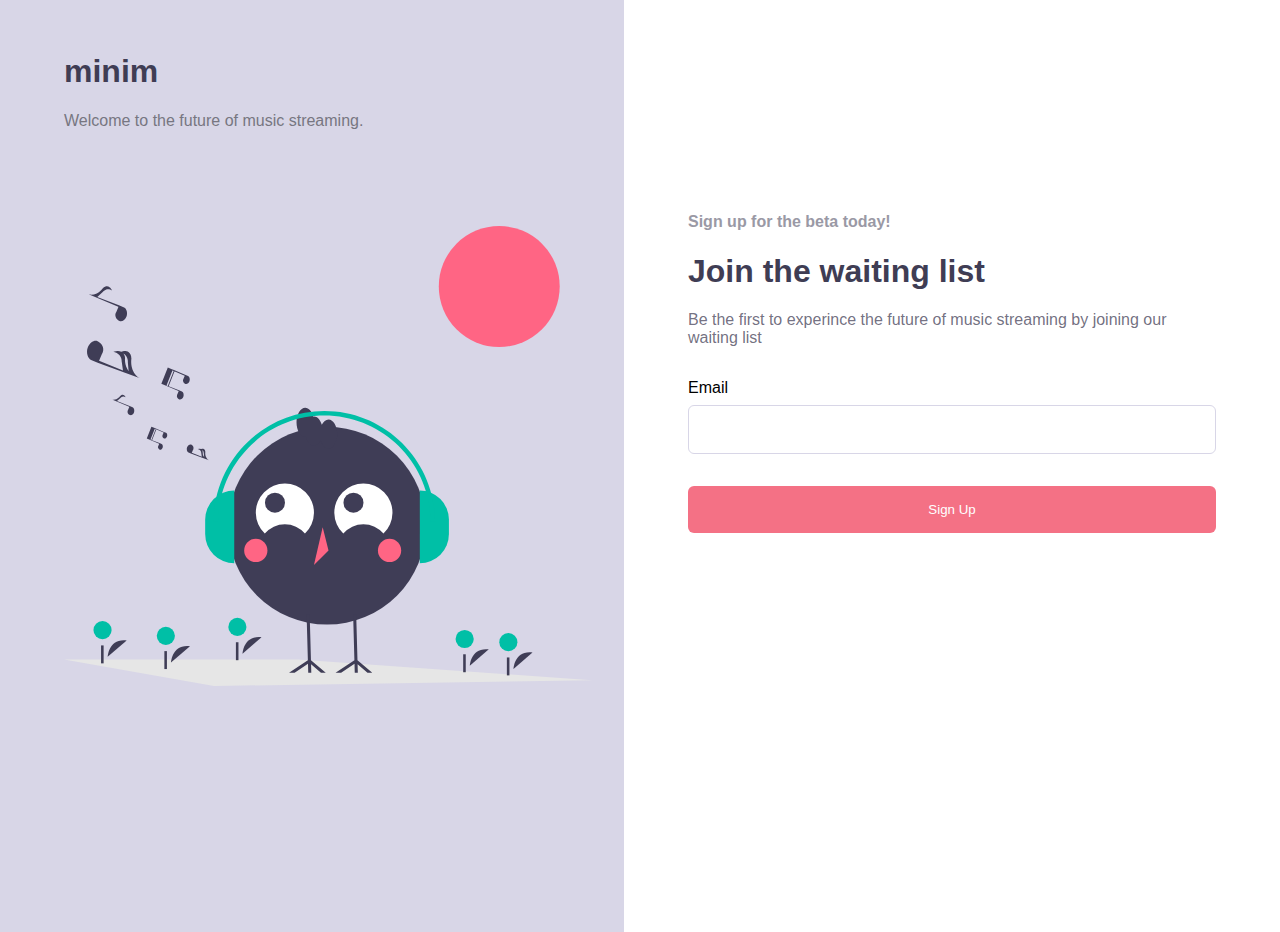
==== Landing Pages/minim/index.html @ d9a51e57 "First mini project added" ====
<!DOCTYPE html>
<html>

<head>
    <meta charset="utf-8">
    <meta http-equiv="X-UA-Compatible" content="IE=edge">
    <title>minim</title>
    <meta name="description" content="">
    <meta name="viewport" content="width=device-width, initial-scale=1">
    <link rel="stylesheet" href="public/main.css">
    <link rel="preconnect" href="https://fonts.googleapis.com">
    <link rel="preconnect" href="https://fonts.gstatic.com" crossorigin>
    <link href="https://fonts.googleapis.com/css2?family=Rubik:wght@300&display=swap" rel="stylesheet">
</head>

<body>
    <div class="page-container">
        <div class="container">
            <!-- <div class="left"> -->
                <div class="left-side-container">
                    <div class="title-header">
                        <div class="title">
                            <h1>minim</h1>
                        </div>
                        <div class="subtext">
                            <p>Welcome to the future of music streaming.</p>
                        </div>
                    </div>
                    <div class="image-container">
                        <div class="image">
                            <img src="./public/bird.svg">
                        </div>
                    </div>
                </div>
            <!-- </div> -->
            <div class="right-side-container">
                <div class="signup-container">
                    <div class="signup-header">
                        <div class="signup-subtext">
                            <h4>Sign up for the beta today!</h>
                        </div>
                        <div class="signup-main-text">
                            <div class="signup-title">
                            <h1>Join the waiting list</h1>
                            </div>
                            <div class="signup-text">
                                <p>Be the first to experince the future of music streaming by joining our waiting list</p>
                            </div>
                        </div>
                    </div>
                    <div class="signup-input">
                        <label for="email">Email</label>
                        <input type="email">
                    </div>
                    <div class="signup-button">
                     <button>Sign Up</button>
                    </div>
                </div>
            </div>
        </div>
    </div>
</body>

</html>
---- Landing Pages/minim/public/main.css ----
html,
body {
	font-family: "Rubix", sans-serif;
	height: 100vh;
	margin: 0;
}

input {
	border-radius: 6px;
	padding: 1rem;
	margin-top: 0.5rem;
	border: 1px solid rgb(216, 214, 231);
}
label {
	padding-top: 1rem;
}



.title {
	color: rgb(63, 61, 84);
}

.container {
	display: flex;
	position:relative;
}

.left-side-container {
	width: 50%;
	background-color: rgb(216, 214, 231);

	padding-top: 2rem;
	padding-left: 4rem;
	padding-right: 2rem;
	position: relative;
	margin: 0;
	min-height: 100vh;
}

.right-side-container {
	width: 50%;
	height: 100%;
	padding-top: 2rem;
	padding-left: 4rem;
	padding-right: 4rem;
}



.image-container {
	width: 100%;
	padding-top: 5rem;
}

.subtext {
	color: rgb(119, 118, 129);
}

.image img {
	height: 50%;
	width: 100%;
}

#right {
	justify-content: end;
	display: flex;
}

.signup-header {
	padding-top: 10rem;
}

.signup-subtext {
	color: rgb(154, 153, 165);
}

.signup-main-text {
	color: rgb(63, 61, 84);
}

.signup-text {
	color: rgba(63, 61, 84, 0.745);
}

.signup-input {
	display: flex;
	flex-direction: column;
}

.signup-button {
	padding-top: 2rem;
}

.signup-button button {
	width: 100%;
	padding: 1rem;
	background-color: rgb(244, 113, 133);
	border: 0px;
	border-radius: 6px;
	color: white;
}






@media (max-width: 767.98px) {

	body {
		padding: 0;
		margin: 0;
	
	}

	h1 {
		margin: 0;
	}

	.container {
		display: block;
		height: auto;
	}
	.left-side-container {
		width: 100%;
		padding: 0;
		padding-top: 1rem;
		height: 70vh;
		position: relative;
		margin: 0;
		min-height: 70vh;
	}

	.right-side-container {
		width: 100%;
		padding: 0rem;
		padding-top: 1rem;
		padding-bottom: 1rem;

	}
	.title-header {
		padding-left: 2rem;
		display: inline-block;
		padding-top: 1rem;
	}


	.image-container {
		padding: 0;
		padding-bottom: 1rem;
	}

	.signup-container {
		padding-left: 2rem;
		padding-right: 2rem;
	}

	.signup-header {
		padding-top: 0;
	}

	.signup-subtext {
		color: rgb(154, 153, 165);
	}

	.signup-main-text {
		color: rgb(63, 61, 84);
	}

	.image-container {
		padding-top: 3rem;
	}

	.signup-input {
		display: flex;
		flex-direction: column;
		padding-top: 1rem;
		width: 100%;
	}

	.signup-button button {
		width: 100%;
		padding: 1rem;
	}

	.signup-button {
		padding-bottom: 1rem;
	}


}

@media only screen and (max-width: 667px) {

	.left-side-container {
	
		position: relative;
		margin: 0;
		height: 100%;
	}	

	.image img {
		height: 300px;
	}
	
	.image-container {
		padding-top: 1rem;
	}

}

@media only screen and (max-width: 375px) {
	

	.page-container {
		height: 100vh;
	}

	.left-side-container {
	
		position: relative;
		margin: 0;
		height: 80vh;
}	

	.title-header {
		padding-top: 1rem;
		padding-left: 1.5rem;
		
	}




}
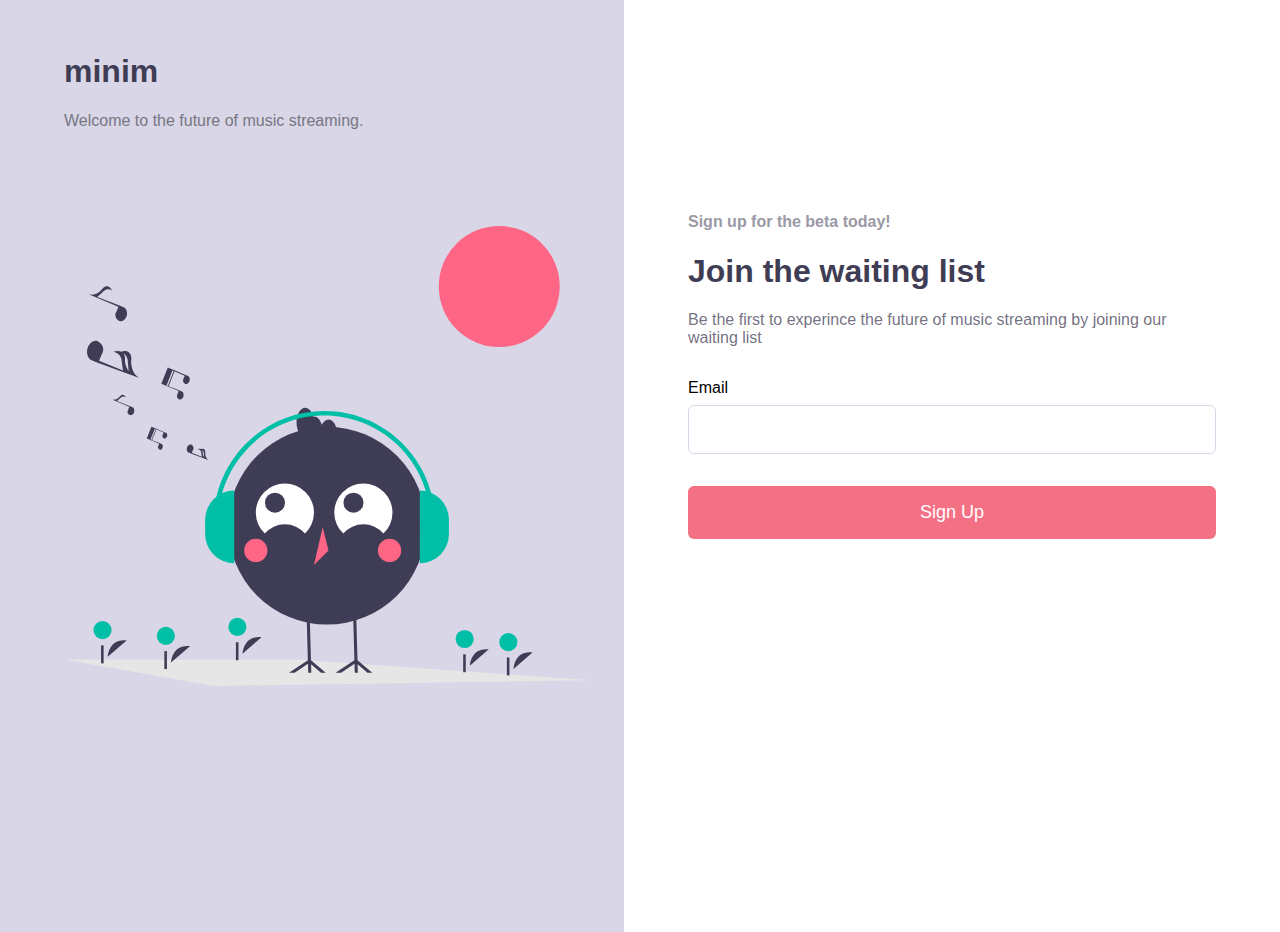
==== commit 5b9ffa75: "added guitar tutoring" ====
--- a/Landing Pages/minim/index.html
+++ b/Landing Pages/minim/index.html
@@ -17,21 +17,21 @@
     <div class="page-container">
         <div class="container">
             <!-- <div class="left"> -->
-                <div class="left-side-container">
-                    <div class="title-header">
-                        <div class="title">
-                            <h1>minim</h1>
-                        </div>
-                        <div class="subtext">
-                            <p>Welcome to the future of music streaming.</p>
-                        </div>
+            <div class="left-side-container">
+                <div class="title-header">
+                    <div class="title">
+                        <h1>minim</h1>
                     </div>
-                    <div class="image-container">
-                        <div class="image">
-                            <img src="./public/bird.svg">
-                        </div>
+                    <div class="subtext">
+                        <p>Welcome to the future of music streaming.</p>
                     </div>
                 </div>
+                <div class="image-container">
+                    <div class="image">
+                        <img src="./public/bird.svg">
+                    </div>
+                </div>
+            </div>
             <!-- </div> -->
             <div class="right-side-container">
                 <div class="signup-container">
@@ -41,10 +41,11 @@
                         </div>
                         <div class="signup-main-text">
                             <div class="signup-title">
-                            <h1>Join the waiting list</h1>
+                                <h1>Join the waiting list</h1>
                             </div>
                             <div class="signup-text">
-                                <p>Be the first to experince the future of music streaming by joining our waiting list</p>
+                                <p>Be the first to experince the future of music streaming by joining our waiting list
+                                </p>
                             </div>
                         </div>
                     </div>
@@ -53,7 +54,7 @@
                         <input type="email">
                     </div>
                     <div class="signup-button">
-                     <button>Sign Up</button>
+                        <button>Sign Up</button>
                     </div>
                 </div>
             </div>
--- a/Landing Pages/minim/public/main.css
+++ b/Landing Pages/minim/public/main.css
@@ -15,15 +15,13 @@
 	padding-top: 1rem;
 }
 
-
-
 .title {
 	color: rgb(63, 61, 84);
 }
 
 .container {
 	display: flex;
-	position:relative;
+	position: relative;
 }
 
 .left-side-container {
@@ -46,8 +44,6 @@
 	padding-right: 4rem;
 }
 
-
-
 .image-container {
 	width: 100%;
 	padding-top: 5rem;
@@ -58,7 +54,6 @@
 }
 
 .image img {
-	height: 50%;
 	width: 100%;
 }
 
@@ -99,19 +94,13 @@
 	border: 0px;
 	border-radius: 6px;
 	color: white;
-}
-
-
-
-
-
+	font-size: large;
+}
 
 @media (max-width: 767.98px) {
-
 	body {
 		padding: 0;
 		margin: 0;
-	
 	}
 
 	h1 {
@@ -137,7 +126,6 @@
 		padding: 0rem;
 		padding-top: 1rem;
 		padding-bottom: 1rem;
-
 	}
 	.title-header {
 		padding-left: 2rem;
@@ -145,7 +133,6 @@
 		padding-top: 1rem;
 	}
 
-
 	.image-container {
 		padding: 0;
 		padding-bottom: 1rem;
@@ -187,50 +174,38 @@
 	.signup-button {
 		padding-bottom: 1rem;
 	}
-
-
-}
-
-@media only screen and (max-width: 667px) {
-
+}
+
+/* Portrait and Landscape */
+@media only screen and (max-width: 736px) {
 	.left-side-container {
-	
 		position: relative;
 		margin: 0;
 		height: 100%;
-	}	
+	}
 
 	.image img {
 		height: 300px;
 	}
-	
+
 	.image-container {
 		padding-top: 1rem;
 	}
-
 }
 
 @media only screen and (max-width: 375px) {
-	
-
 	.page-container {
 		height: 100vh;
 	}
 
 	.left-side-container {
-	
 		position: relative;
 		margin: 0;
 		height: 80vh;
-}	
+	}
 
 	.title-header {
 		padding-top: 1rem;
 		padding-left: 1.5rem;
-		
-	}
-
-
-
-
-}
+	}
+}
